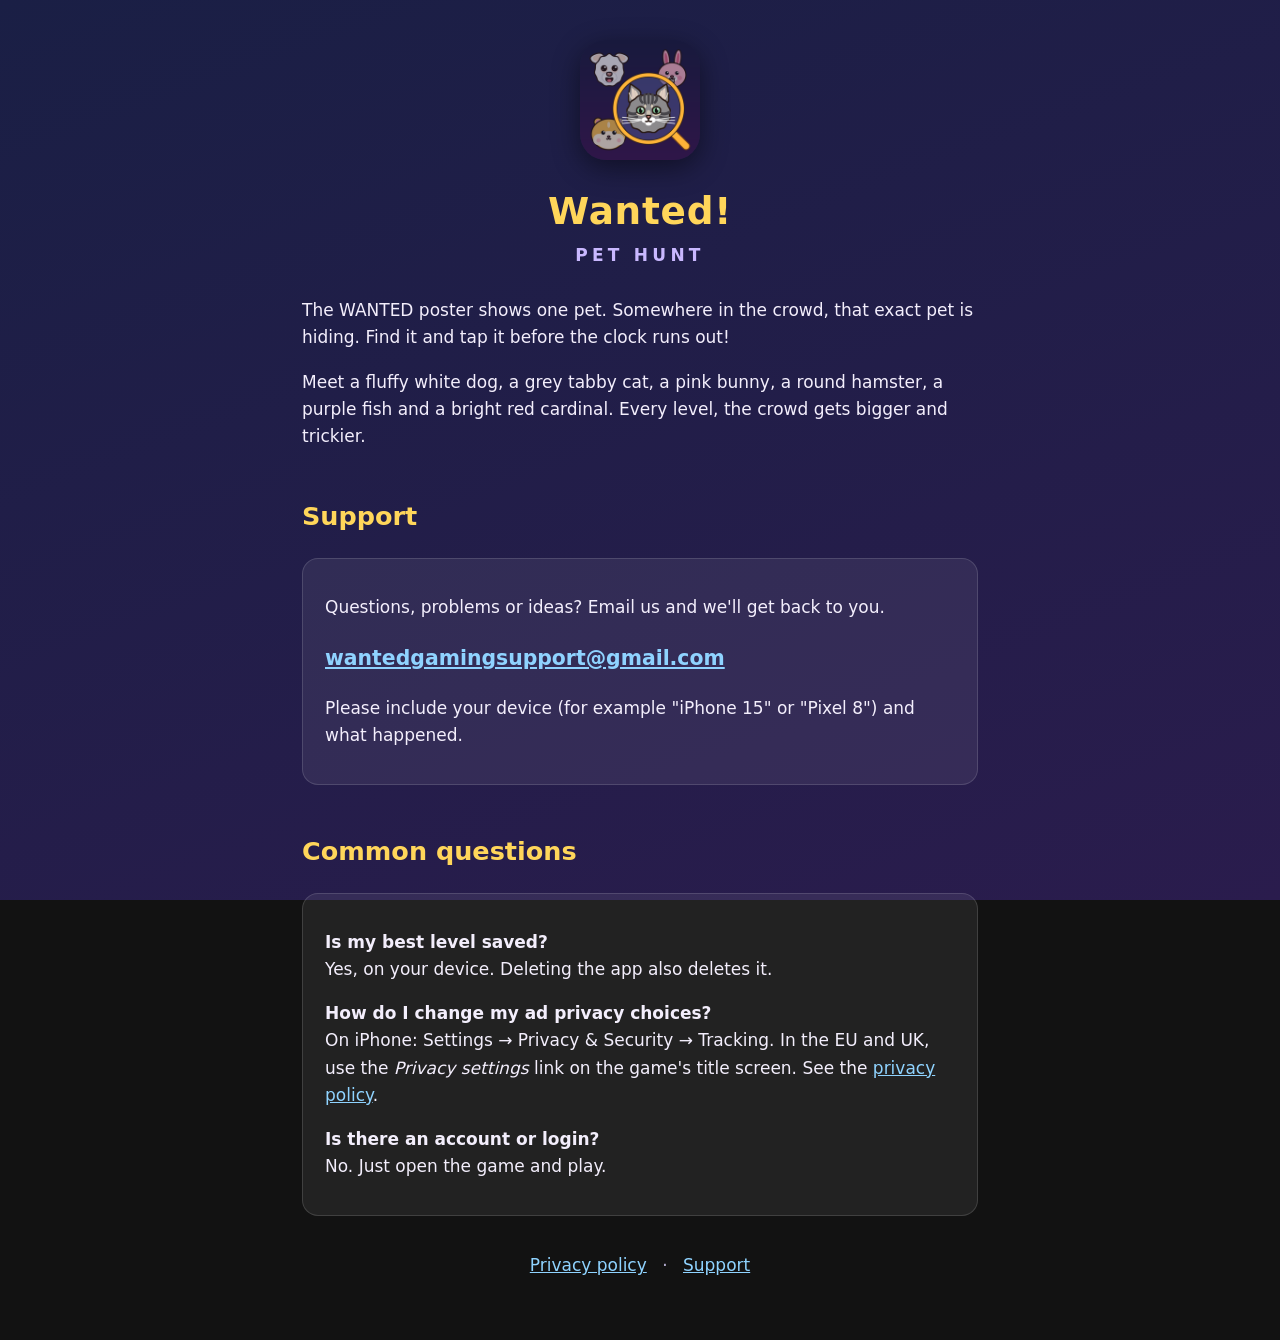
==== index.html @ a56c9bd9 "Support and privacy pages Co-Authored-By: Claude Opus 5.5 <noreply@anthropic.com>" ====
<!doctype html>
<html lang="en">
<head>
<meta charset="utf-8">
<meta name="viewport" content="width=device-width, initial-scale=1">
<title>Wanted! Pet Hunt</title>
<meta name="description" content="Find the WANTED pet in the crowd before the clock runs out!">
<link rel="icon" href="icon.png">
<link rel="stylesheet" href="style.css">
</head>
<body>
<main>
  <header>
    <img src="icon.png" alt="Wanted! Pet Hunt app icon">
    <h1>Wanted!</h1>
    <p class="sub">PET HUNT</p>
  </header>

  <p>The WANTED poster shows one pet. Somewhere in the crowd, that exact pet is hiding. Find it and tap it before the clock runs out!</p>
  <p>Meet a fluffy white dog, a grey tabby cat, a pink bunny, a round hamster, a purple fish and a bright red cardinal. Every level, the crowd gets bigger and trickier.</p>

  <h2 id="support">Support</h2>
  <div class="card">
    <p>Questions, problems or ideas? Email us and we'll get back to you.</p>
    <p class="email"><a href="mailto:wantedgamingsupport@gmail.com">wantedgamingsupport@gmail.com</a></p>
    <p>Please include your device (for example "iPhone 15" or "Pixel 8") and what happened.</p>
  </div>

  <h2>Common questions</h2>
  <div class="card">
    <p><strong>Is my best level saved?</strong><br>Yes, on your device. Deleting the app also deletes it.</p>
    <p><strong>How do I change my ad privacy choices?</strong><br>On iPhone: Settings → Privacy &amp; Security → Tracking. In the EU and UK, use the <em>Privacy settings</em> link on the game's title screen. See the <a href="privacy.html">privacy policy</a>.</p>
    <p><strong>Is there an account or login?</strong><br>No. Just open the game and play.</p>
  </div>

  <nav><a href="privacy.html">Privacy policy</a> · <a href="#support">Support</a></nav>
</main>
</body>
</html>
---- style.css ----
:root { color-scheme: dark; }
* { box-sizing: border-box; }
body {
  margin: 0; min-height: 100vh;
  font: 17px/1.6 system-ui, -apple-system, "Segoe UI", Roboto, sans-serif;
  color: #f3eefc;
  background: linear-gradient(160deg, #1a1f45, #2a1c4d) fixed;
}
main { max-width: 720px; margin: 0 auto; padding: 40px 22px 60px; }
header { text-align: center; margin-bottom: 28px; }
header img { width: 120px; height: 120px; border-radius: 26px; box-shadow: 0 8px 28px #0007; }
h1 { margin: 14px 0 0; font-size: 2.2em; color: #ffd65a; letter-spacing: .02em; }
.sub { margin: 0; font-weight: 700; letter-spacing: .25em; color: #c9b8ff; }
h2 { color: #ffd65a; margin-top: 1.8em; }
a { color: #8fd3ff; }
.card { background: #ffffff12; border: 1px solid #ffffff22; border-radius: 16px; padding: 18px 22px; margin: 18px 0; }
.email { font-size: 1.2em; font-weight: 700; }
nav { text-align: center; margin-top: 36px; color: #b9b2d6; }
nav a { margin: 0 10px; }
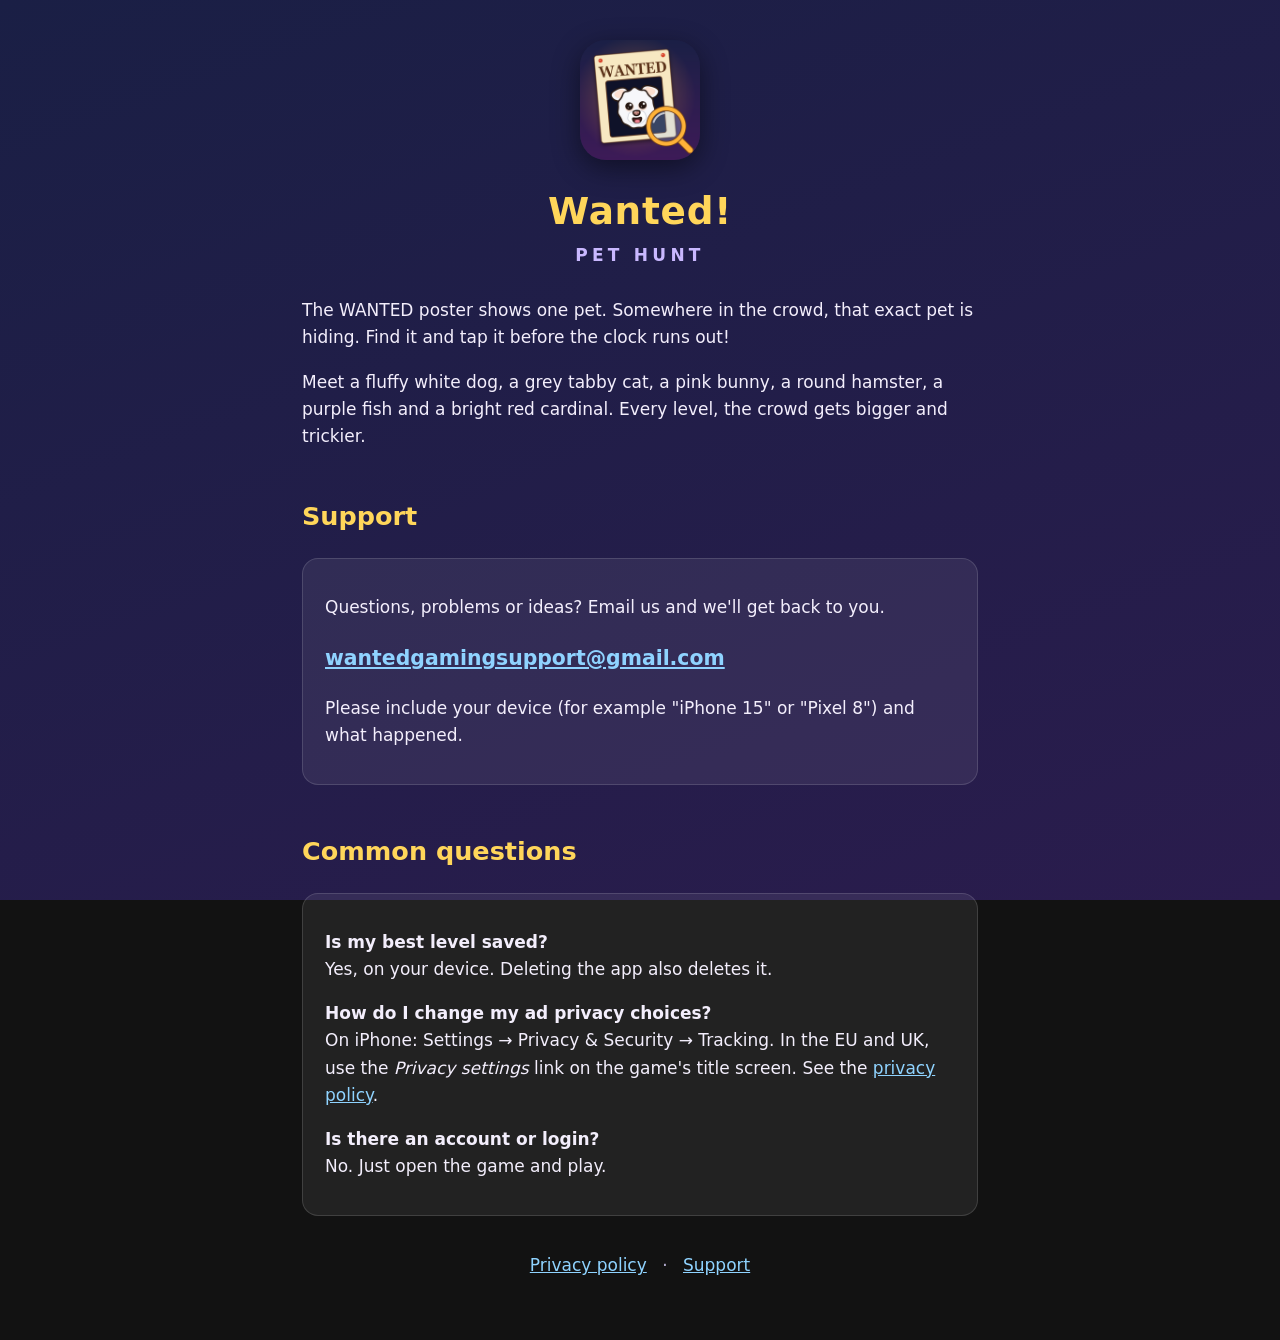
==== commit 967939de: "Use the new WANTED poster icon Co-Authored-By: Claude Opus 5.5 <noreply@anthropic.com>" ====
--- a/index.html
+++ b/index.html
@@ -5,13 +5,13 @@
 <meta name="viewport" content="width=device-width, initial-scale=1">
 <title>Wanted! Pet Hunt</title>
 <meta name="description" content="Find the WANTED pet in the crowd before the clock runs out!">
-<link rel="icon" href="icon.png">
+<link rel="icon" href="icon.png?v=2">
 <link rel="stylesheet" href="style.css">
 </head>
 <body>
 <main>
   <header>
-    <img src="icon.png" alt="Wanted! Pet Hunt app icon">
+    <img src="icon.png?v=2" alt="Wanted! Pet Hunt app icon">
     <h1>Wanted!</h1>
     <p class="sub">PET HUNT</p>
   </header>
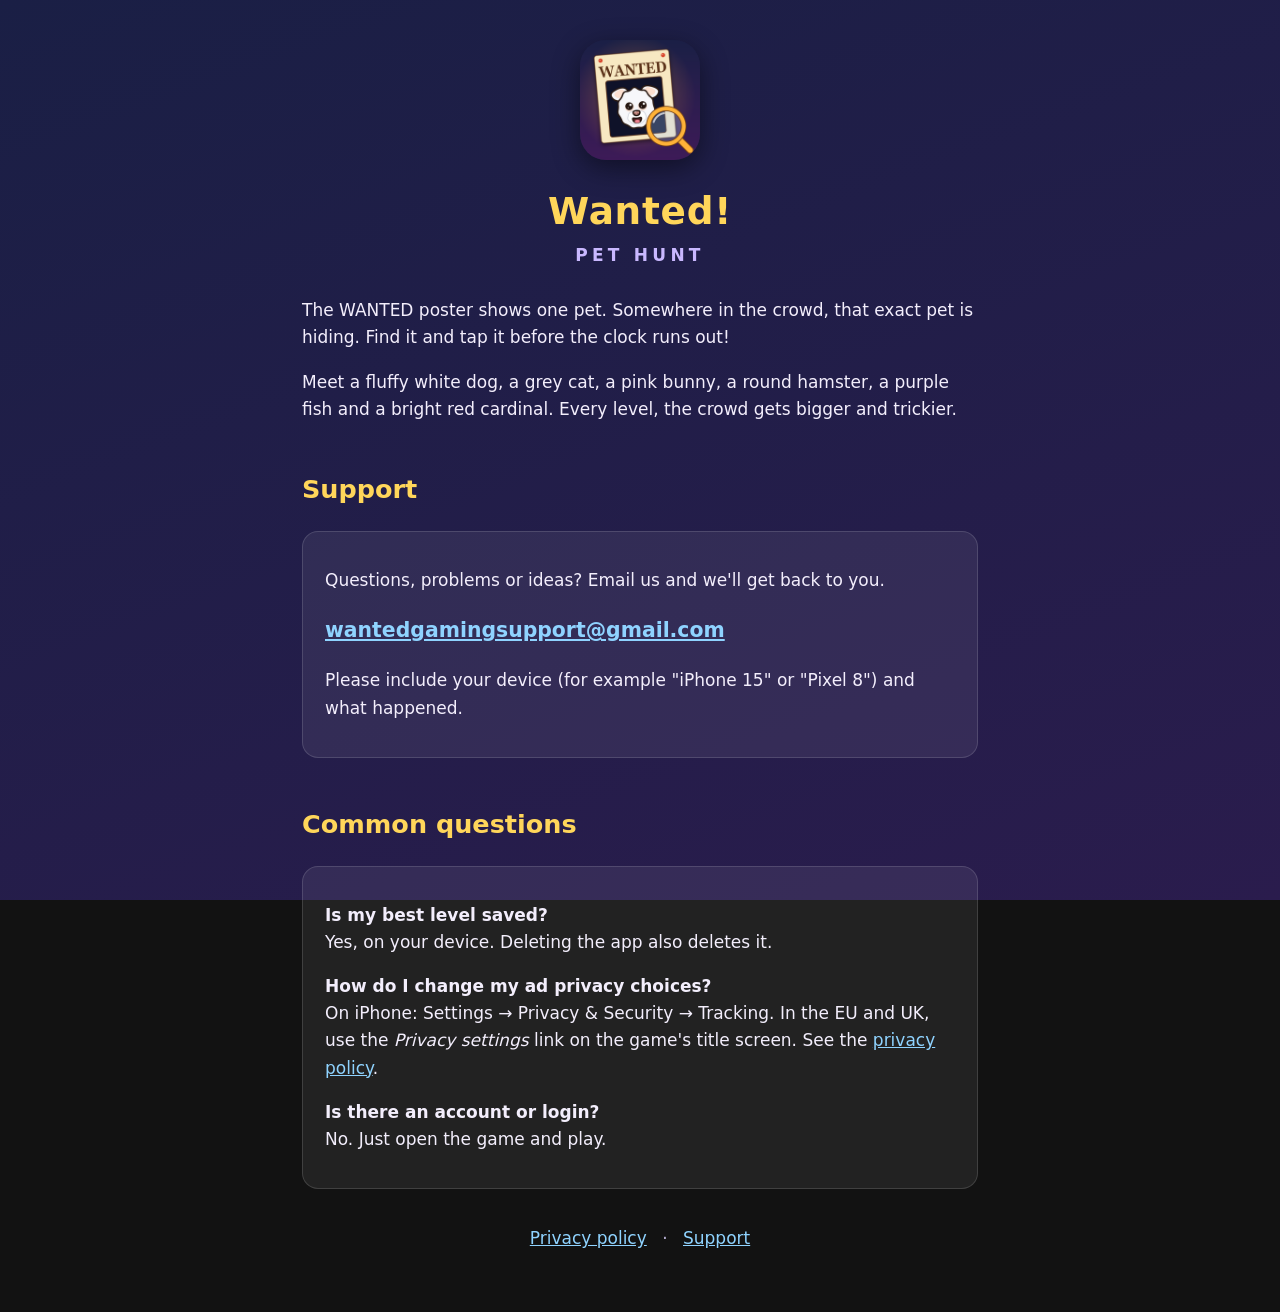
==== commit 8f047b21: "Say grey cat Co-Authored-By: Claude Opus 5.5 <noreply@anthropic.com>" ====
--- a/index.html
+++ b/index.html
@@ -17,7 +17,7 @@
   </header>
 
   <p>The WANTED poster shows one pet. Somewhere in the crowd, that exact pet is hiding. Find it and tap it before the clock runs out!</p>
-  <p>Meet a fluffy white dog, a grey tabby cat, a pink bunny, a round hamster, a purple fish and a bright red cardinal. Every level, the crowd gets bigger and trickier.</p>
+  <p>Meet a fluffy white dog, a grey cat, a pink bunny, a round hamster, a purple fish and a bright red cardinal. Every level, the crowd gets bigger and trickier.</p>
 
   <h2 id="support">Support</h2>
   <div class="card">
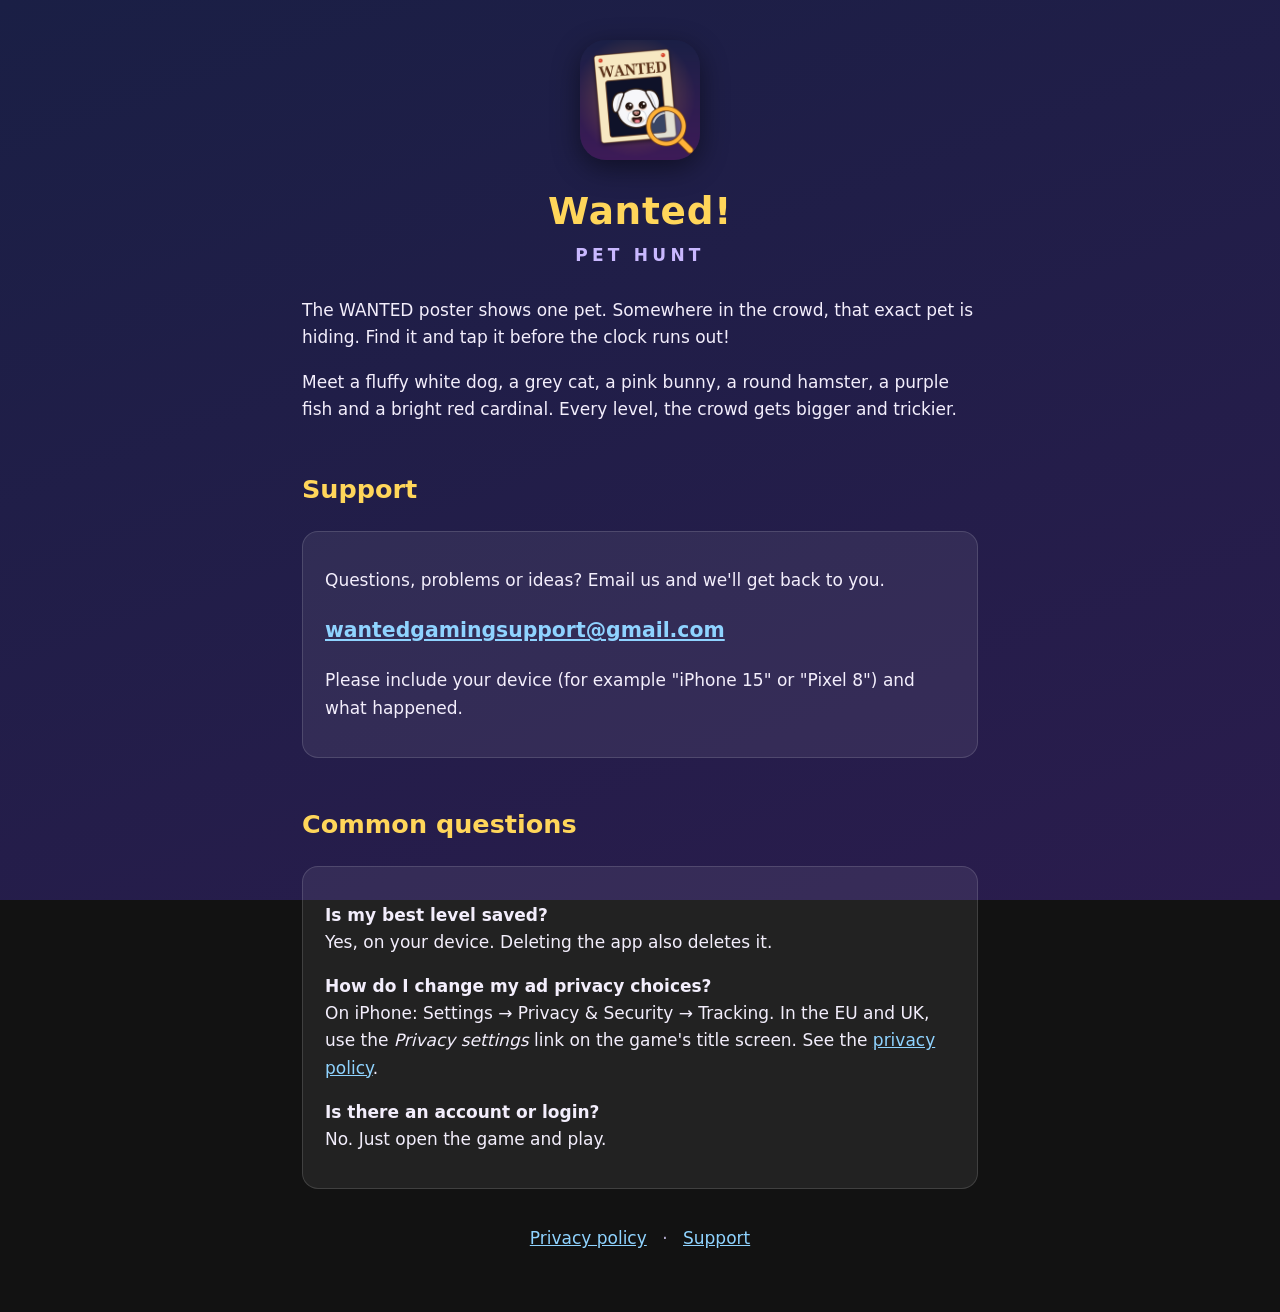
==== commit cf8f0ddd: "New app icon (updated dog) Co-Authored-By: Claude Opus 5.5 <noreply@anthropic.com>" ====
--- a/index.html
+++ b/index.html
@@ -5,13 +5,13 @@
 <meta name="viewport" content="width=device-width, initial-scale=1">
 <title>Wanted! Pet Hunt</title>
 <meta name="description" content="Find the WANTED pet in the crowd before the clock runs out!">
-<link rel="icon" href="icon.png?v=2">
+<link rel="icon" href="icon.png?v=3">
 <link rel="stylesheet" href="style.css">
 </head>
 <body>
 <main>
   <header>
-    <img src="icon.png?v=2" alt="Wanted! Pet Hunt app icon">
+    <img src="icon.png?v=3" alt="Wanted! Pet Hunt app icon">
     <h1>Wanted!</h1>
     <p class="sub">PET HUNT</p>
   </header>
